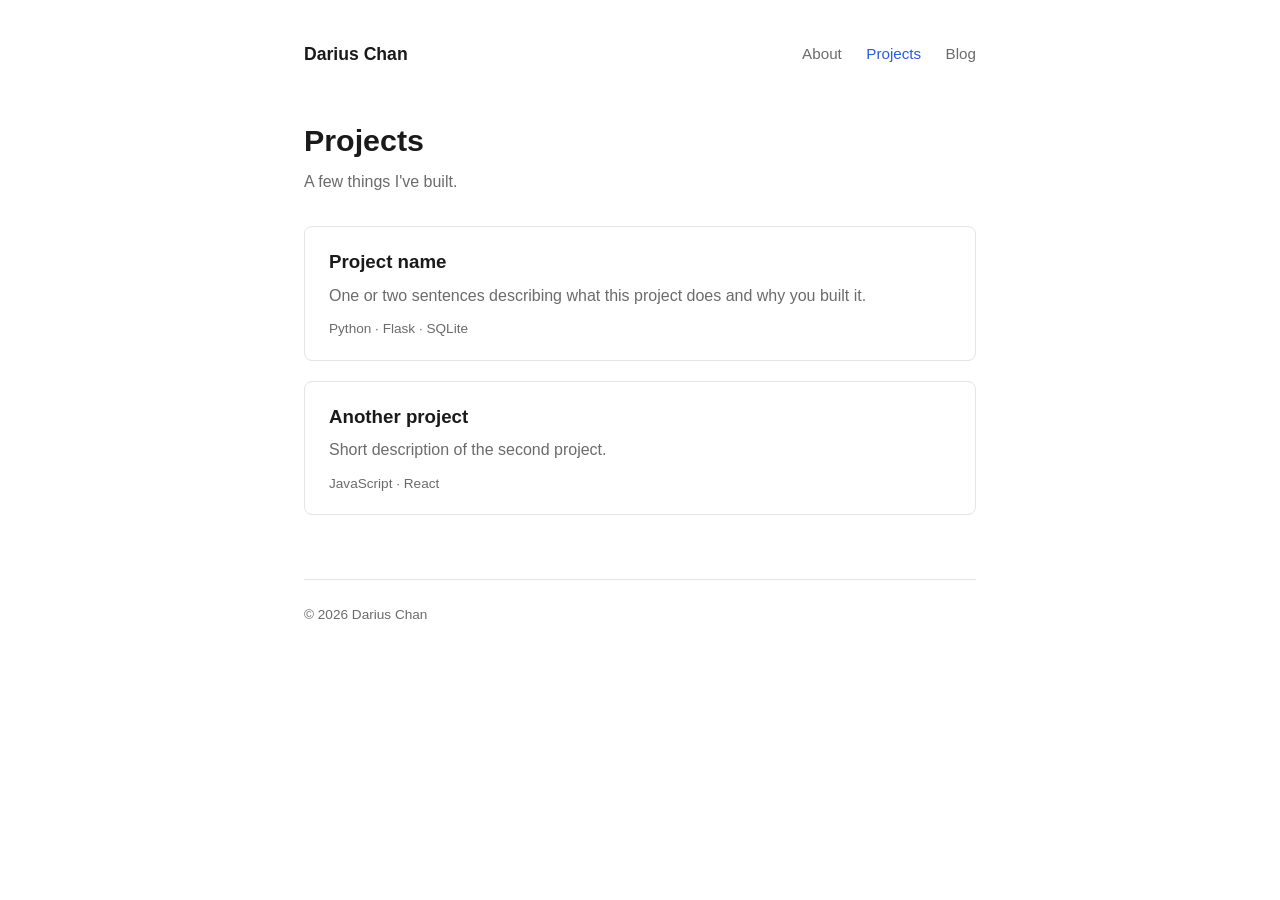
==== projects.html @ 3a9acbad "Init Commit" ====
<!DOCTYPE html>
<html lang="en">
<head>
  <meta charset="UTF-8" />
  <meta name="viewport" content="width=device-width, initial-scale=1.0" />
  <title>Projects — Darius Chan</title>
  <link rel="stylesheet" href="css/style.css" />
</head>
<body>
  <div class="wrap">
    <header class="site-header">
      <a class="name" href="index.html">Darius Chan</a>
      <nav>
        <a href="index.html">About</a>
        <a href="projects.html" class="active">Projects</a>
        <a href="blog.html">Blog</a>
      </nav>
    </header>

    <main>
      <h1>Projects</h1>
      <p class="subtitle">A few things I've built.</p>

      <!--
        Duplicate this .project block for each project.
        Replace the title, link, description, and tags.
      -->
      <div class="project">
        <h3><a href="https://github.com/YOUR_GITHUB_USERNAME/example-repo" target="_blank" rel="noopener">Project name</a></h3>
        <p>One or two sentences describing what this project does and why you built it.</p>
        <div class="tags">Python · Flask · SQLite</div>
      </div>

      <div class="project">
        <h3><a href="#" target="_blank" rel="noopener">Another project</a></h3>
        <p>Short description of the second project.</p>
        <div class="tags">JavaScript · React</div>
      </div>
    </main>

    <footer>
      &copy; <span id="year"></span> Darius Chan
    </footer>
  </div>
  <script>
    document.getElementById('year').textContent = new Date().getFullYear();
  </script>
</body>
</html>
---- css/style.css ----
:root {
  --bg: #ffffff;
  --text: #1a1a1a;
  --muted: #6b6b6b;
  --accent: #2a5adf;
  --border: #e5e5e5;
  --max-width: 720px;
}

* {
  box-sizing: border-box;
}

body {
  margin: 0;
  font-family: -apple-system, BlinkMacSystemFont, "Segoe UI", Helvetica, Arial, sans-serif;
  color: var(--text);
  background: var(--bg);
  line-height: 1.6;
}

.wrap {
  max-width: var(--max-width);
  margin: 0 auto;
  padding: 2.5rem 1.5rem 4rem;
}

header.site-header {
  display: flex;
  justify-content: space-between;
  align-items: center;
  margin-bottom: 3rem;
  flex-wrap: wrap;
  gap: 0.75rem;
}

header.site-header .name {
  font-weight: 700;
  font-size: 1.1rem;
  text-decoration: none;
  color: var(--text);
}

nav a {
  color: var(--muted);
  text-decoration: none;
  margin-left: 1.25rem;
  font-size: 0.95rem;
}

nav a:first-child {
  margin-left: 0;
}

nav a:hover,
nav a.active {
  color: var(--accent);
}

h1 {
  font-size: 1.9rem;
  margin-bottom: 0.25rem;
}

h2 {
  font-size: 1.3rem;
  margin-top: 2.5rem;
}

.subtitle {
  color: var(--muted);
  margin-top: 0;
  margin-bottom: 2rem;
}

a {
  color: var(--accent);
}

.links {
  list-style: none;
  padding: 0;
  margin: 1.5rem 0;
}

.links li {
  margin-bottom: 0.4rem;
}

.project {
  border: 1px solid var(--border);
  border-radius: 8px;
  padding: 1.25rem 1.5rem;
  margin-bottom: 1.25rem;
}

.project h3 {
  margin: 0 0 0.35rem;
}

.project h3 a {
  color: var(--text);
  text-decoration: none;
}

.project h3 a:hover {
  color: var(--accent);
}

.project p {
  margin: 0;
  color: var(--muted);
}

.project .tags {
  margin-top: 0.6rem;
  font-size: 0.85rem;
  color: var(--muted);
}

.post-list {
  list-style: none;
  padding: 0;
}

.post-list li {
  margin-bottom: 1.1rem;
  padding-bottom: 1.1rem;
  border-bottom: 1px solid var(--border);
}

.post-list .date {
  display: block;
  font-size: 0.85rem;
  color: var(--muted);
  margin-bottom: 0.15rem;
}

.post-list a {
  text-decoration: none;
  color: var(--text);
  font-weight: 600;
}

.post-list a:hover {
  color: var(--accent);
}

.post-meta {
  color: var(--muted);
  font-size: 0.9rem;
  margin-top: -0.5rem;
  margin-bottom: 2rem;
}

footer {
  margin-top: 4rem;
  padding-top: 1.5rem;
  border-top: 1px solid var(--border);
  color: var(--muted);
  font-size: 0.85rem;
}
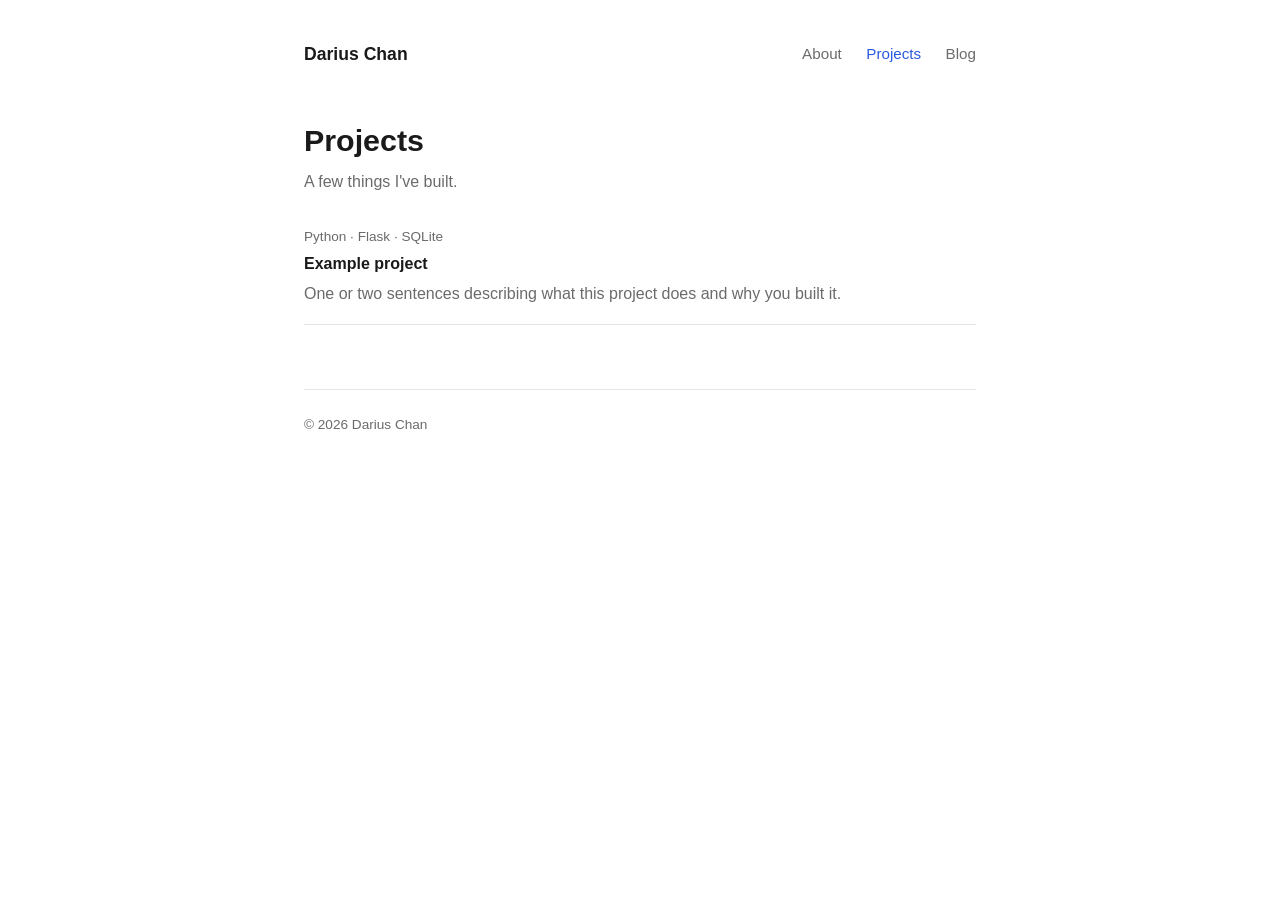
==== commit 8c2b3119: "Adding a project folder" ====
--- a/projects.html
+++ b/projects.html
@@ -22,20 +22,16 @@
       <p class="subtitle">A few things I've built.</p>
 
       <!--
-        Duplicate this .project block for each project.
-        Replace the title, link, description, and tags.
+        Add a new <li> at the top of this list for each project.
+        Link it to a new HTML file in the /projects folder.
       -->
-      <div class="project">
-        <h3><a href="https://github.com/YOUR_GITHUB_USERNAME/example-repo" target="_blank" rel="noopener">Project name</a></h3>
-        <p>One or two sentences describing what this project does and why you built it.</p>
-        <div class="tags">Python · Flask · SQLite</div>
-      </div>
-
-      <div class="project">
-        <h3><a href="#" target="_blank" rel="noopener">Another project</a></h3>
-        <p>Short description of the second project.</p>
-        <div class="tags">JavaScript · React</div>
-      </div>
+      <ul class="project-list">
+        <li>
+          <span class="tags">Python · Flask · SQLite</span>
+          <a href="projects/example-project.html">Example project</a>
+          <p>One or two sentences describing what this project does and why you built it.</p>
+        </li>
+      </ul>
     </main>
 
     <footer>
--- a/css/style.css
+++ b/css/style.css
@@ -87,34 +87,36 @@
   margin-bottom: 0.4rem;
 }
 
-.project {
-  border: 1px solid var(--border);
-  border-radius: 8px;
-  padding: 1.25rem 1.5rem;
-  margin-bottom: 1.25rem;
+.project-list {
+  list-style: none;
+  padding: 0;
 }
 
-.project h3 {
-  margin: 0 0 0.35rem;
+.project-list li {
+  margin-bottom: 1.1rem;
+  padding-bottom: 1.1rem;
+  border-bottom: 1px solid var(--border);
 }
 
-.project h3 a {
-  color: var(--text);
-  text-decoration: none;
+.project-list .tags {
+  display: block;
+  font-size: 0.85rem;
+  color: var(--muted);
+  margin-bottom: 0.15rem;
 }
 
-.project h3 a:hover {
+.project-list a {
+  text-decoration: none;
+  color: var(--text);
+  font-weight: 600;
+}
+
+.project-list a:hover {
   color: var(--accent);
 }
 
-.project p {
-  margin: 0;
-  color: var(--muted);
-}
-
-.project .tags {
-  margin-top: 0.6rem;
-  font-size: 0.85rem;
+.project-list p {
+  margin: 0.3rem 0 0;
   color: var(--muted);
 }
 
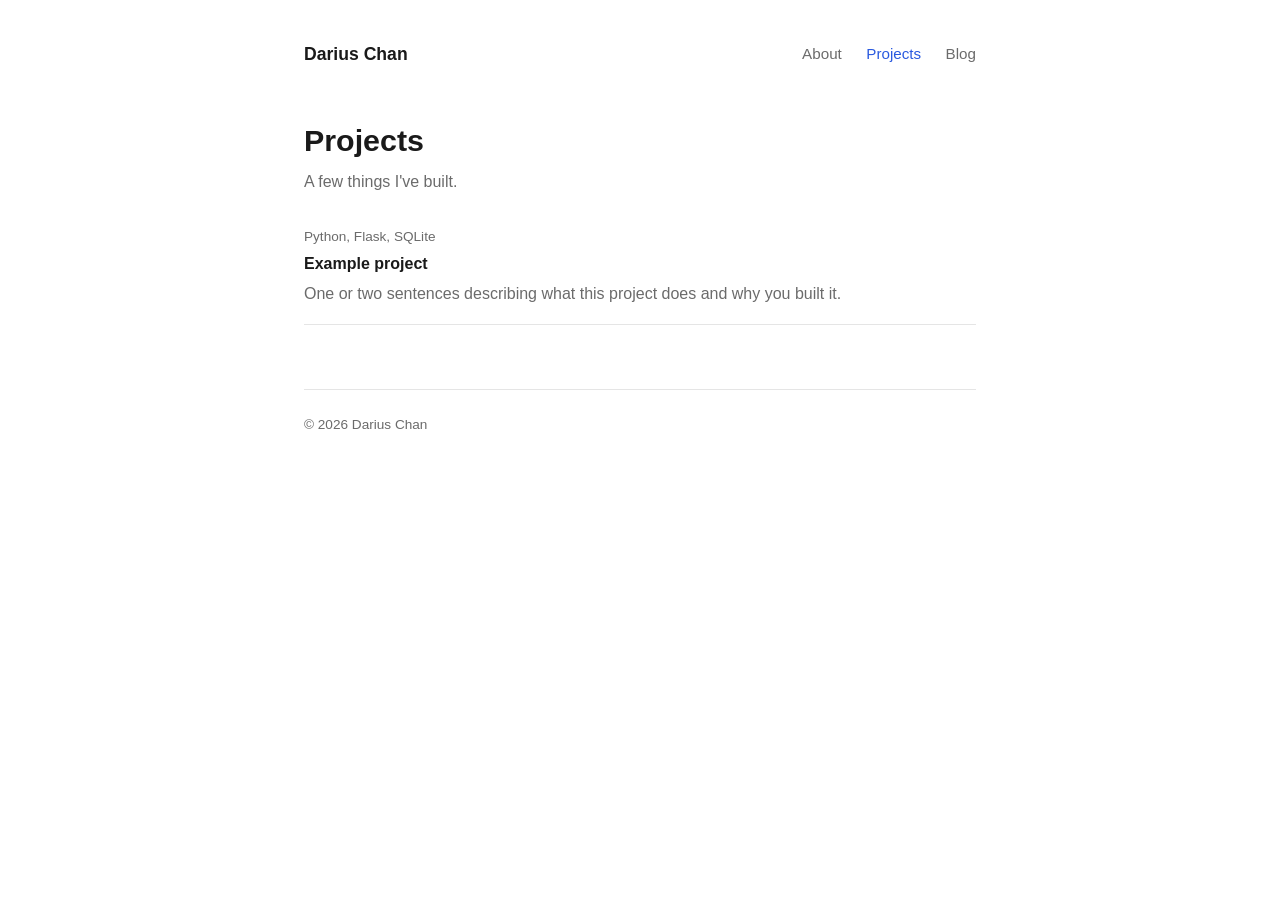
==== commit 4344a289: "Adding a folder check to update index" ====
--- a/projects.html
+++ b/projects.html
@@ -22,16 +22,19 @@
       <p class="subtitle">A few things I've built.</p>
 
       <!--
-        Add a new <li> at the top of this list for each project.
-        Link it to a new HTML file in the /projects folder.
+        This list is auto-generated from projects/*.html by scripts/generate_index.py,
+        which runs automatically on commit (see the git pre-commit hook). Don't edit
+        the content between the markers by hand — it gets overwritten.
       -->
+      <!-- AUTO-GENERATED:START -->
       <ul class="project-list">
         <li>
-          <span class="tags">Python · Flask · SQLite</span>
+          <span class="tags">Python, Flask, SQLite</span>
           <a href="projects/example-project.html">Example project</a>
           <p>One or two sentences describing what this project does and why you built it.</p>
         </li>
       </ul>
+      <!-- AUTO-GENERATED:END -->
     </main>
 
     <footer>
